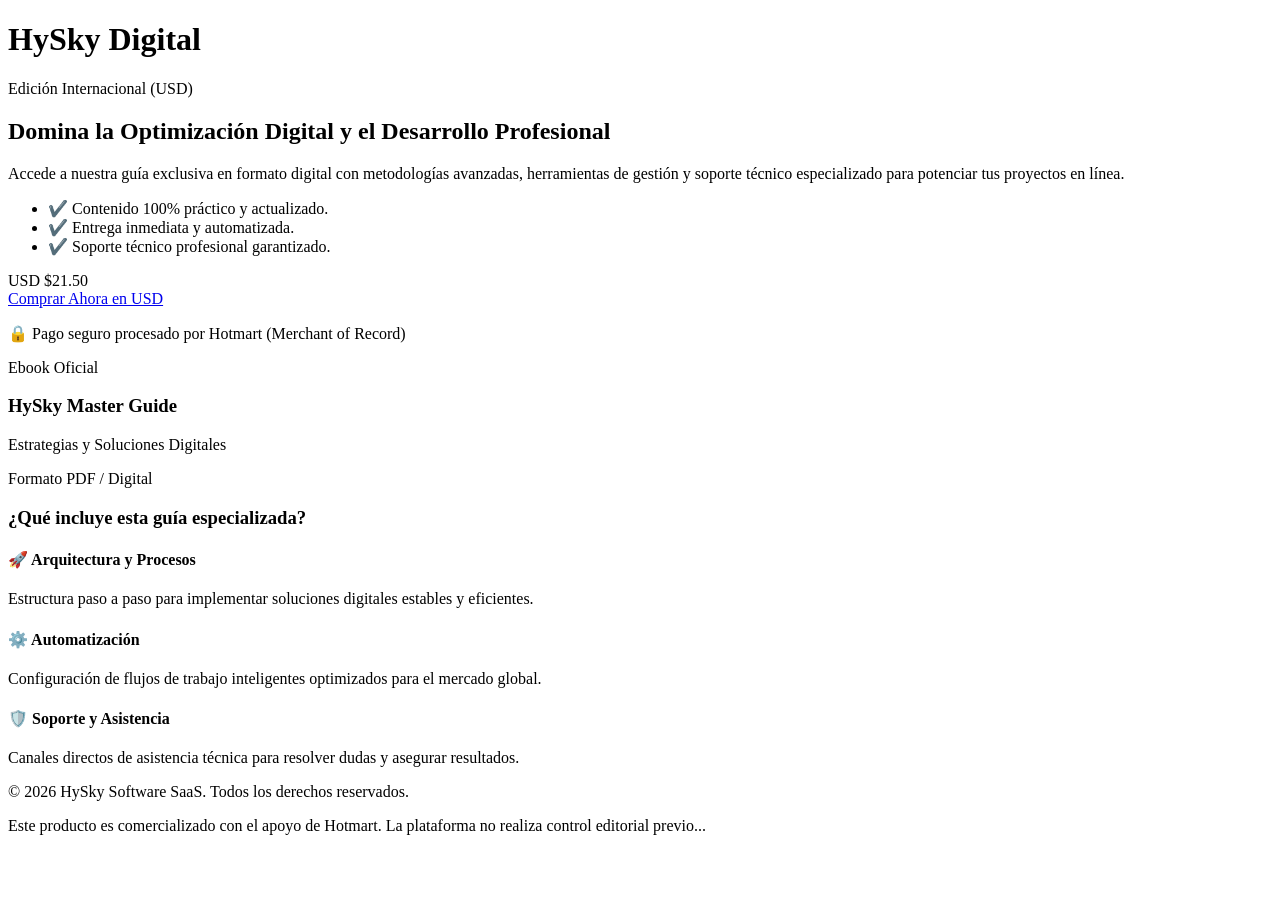
==== index.html @ 4018067d "Create initial index.html for landing page Initial HTML structure for HySky Software landing page wi" ====
<!DOCTYPE html>
<html lang="es">
<head>
  <meta charset="UTF-8">
  <meta name="viewport" content="width=device-width, initial-scale=1.0">
  <title>HySky Software & Digital Solutions | Ebook Oficial</title>
  <link rel="stylesheet" href="css/styles.css">
  <!-- Google Fonts -->
  <link href="https://fonts.googleapis.com/css2?family=Inter:wght@300;400;600;700&display=swap" rel="stylesheet">
</head>
<body>

  <!-- Header / Navbar -->
  <header class="navbar">
    <div class="container nav-container">
      <h1 class="logo">HySky <span>Digital</span></h1>
      <span class="badge">Edición Internacional (USD)</span>
    </div>
  </header>

  <!-- Hero Section -->
  <section class="hero">
    <div class="container hero-grid">
      <div class="hero-content">
        <h2>Domina la Optimización Digital y el Desarrollo Profesional</h2>
        <p class="hero-desc">
          Accede a nuestra guía exclusiva en formato digital con metodologías avanzadas, herramientas de gestión y soporte técnico especializado para potenciar tus proyectos en línea.
        </p>
        <ul class="benefits-list">
          <li>✔️ Contenido 100% práctico y actualizado.</li>
          <li>✔️ Entrega inmediata y automatizada.</li>
          <li>✔️ Soporte técnico profesional garantizado.</li>
        </ul>
        <div class="cta-box">
          <div class="price-tag">
            <span class="currency">USD</span> <span class="amount">$21.50</span>
          </div>
          <!-- Reemplaza el enlace de abajo por tu Link de Pago directo de Hotmart -->
          <a href="https://pay.hotmart.com/TU_LINK_DE_PAGO_HOTMART" class="btn-primary" id="hotmart-btn">
            Comprar Ahora en USD
          </a>
          <p class="secure-text">🔒 Pago seguro procesado por Hotmart (Merchant of Record)</p>
        </div>
      </div>
      <div class="hero-image">
        <div class="mockup-card">
          <div class="mockup-header">Ebook Oficial</div>
          <div class="mockup-body">
            <h3>HySky Master Guide</h3>
            <p>Estrategias y Soluciones Digitales</p>
            <span class="format-badge">Formato PDF / Digital</span>
          </div>
        </div>
      </div>
    </div>
  </section>

  <!-- Features Section -->
  <section class="features">
    <div class="container">
      <h3>¿Qué incluye esta guía especializada?</h3>
      <div class="features-grid">
        <div class="feature-card">
          <h4>🚀 Arquitectura y Procesos</h4>
          <p>Estructura paso a paso para implementar soluciones digitales estables y eficientes.</p>
        </div>
        <div class="feature-card">
          <h4>⚙️ Automatización</h4>
          <p>Configuración de flujos de trabajo inteligentes optimizados para el mercado global.</p>
        </div>
        <div class="feature-card">
          <h4>🛡️ Soporte y Asistencia</h4>
          <p>Canales directos de asistencia técnica para resolver dudas y asegurar resultados.</p>
        </div>
      </div>
    </div>
  </section>

  <!-- Footer -->
  <footer class="footer">
    <div class="container">
      <p>&copy; 2026 HySky Software SaaS. Todos los derechos reservados.</p>
      <p class="disclaimer">Este producto es comercializado con el apoyo de Hotmart. La plataforma no realiza control editorial previo...</p>
    </div>
  </footer>

</body>
</html>
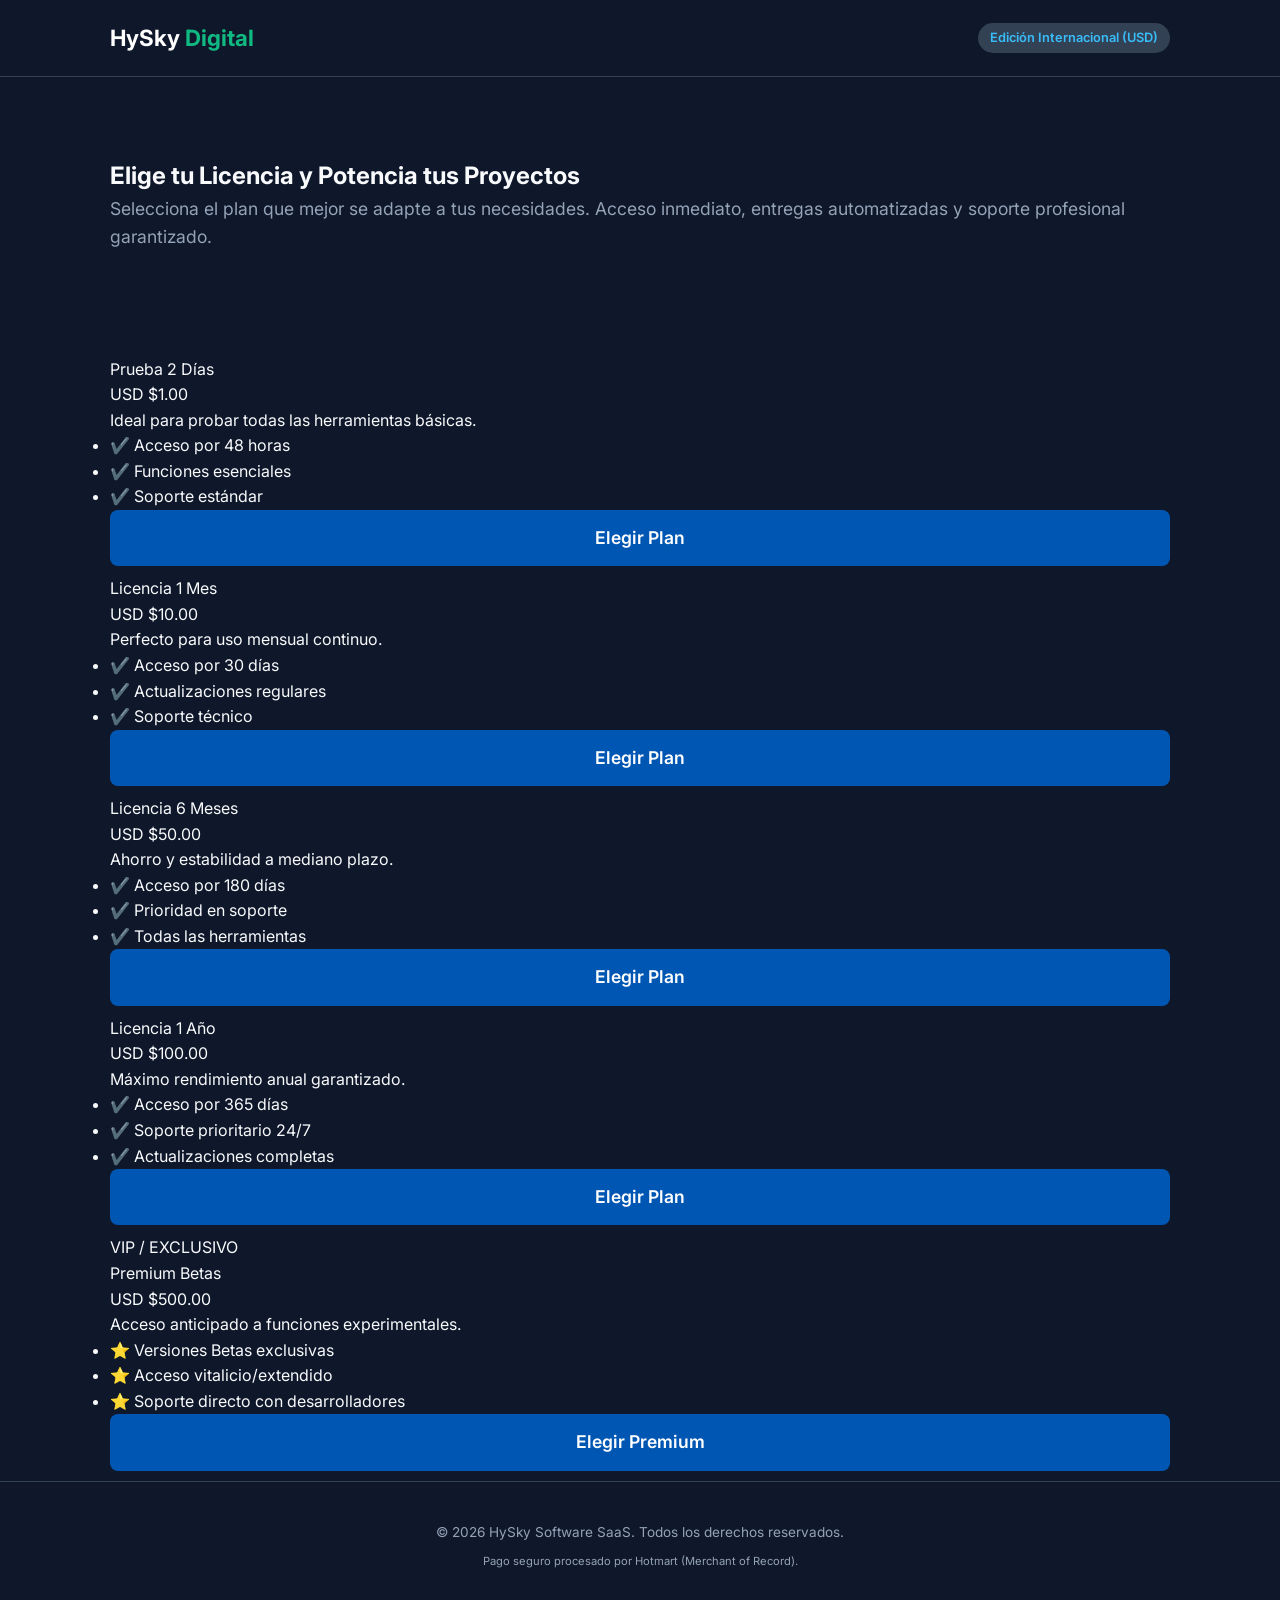
==== commit b5fc1847: "Revise title and add licensing plans section Updated the title and content of the hero section to re" ====
--- a/index.html
+++ b/index.html
@@ -3,7 +3,7 @@
 <head>
   <meta charset="UTF-8">
   <meta name="viewport" content="width=device-width, initial-scale=1.0">
-  <title>HySky Software & Digital Solutions | Ebook Oficial</title>
+  <title>HySky Software & Digital Solutions | Licencias Oficiales</title>
   <link rel="stylesheet" href="css/styles.css">
   <!-- Google Fonts -->
   <link href="https://fonts.googleapis.com/css2?family=Inter:wght@300;400;600;700&display=swap" rel="stylesheet">
@@ -20,58 +20,90 @@
 
   <!-- Hero Section -->
   <section class="hero">
-    <div class="container hero-grid">
-      <div class="hero-content">
-        <h2>Domina la Optimización Digital y el Desarrollo Profesional</h2>
-        <p class="hero-desc">
-          Accede a nuestra guía exclusiva en formato digital con metodologías avanzadas, herramientas de gestión y soporte técnico especializado para potenciar tus proyectos en línea.
-        </p>
-        <ul class="benefits-list">
-          <li>✔️ Contenido 100% práctico y actualizado.</li>
-          <li>✔️ Entrega inmediata y automatizada.</li>
-          <li>✔️ Soporte técnico profesional garantizado.</li>
-        </ul>
-        <div class="cta-box">
-          <div class="price-tag">
-            <span class="currency">USD</span> <span class="amount">$21.50</span>
-          </div>
-          <!-- Reemplaza el enlace de abajo por tu Link de Pago directo de Hotmart -->
-          <a href="https://pay.hotmart.com/TU_LINK_DE_PAGO_HOTMART" class="btn-primary" id="hotmart-btn">
-            Comprar Ahora en USD
-          </a>
-          <p class="secure-text">🔒 Pago seguro procesado por Hotmart (Merchant of Record)</p>
-        </div>
-      </div>
-      <div class="hero-image">
-        <div class="mockup-card">
-          <div class="mockup-header">Ebook Oficial</div>
-          <div class="mockup-body">
-            <h3>HySky Master Guide</h3>
-            <p>Estrategias y Soluciones Digitales</p>
-            <span class="format-badge">Formato PDF / Digital</span>
-          </div>
-        </div>
-      </div>
+    <div class="container text-center">
+      <h2>Elige tu Licencia y Potencia tus Proyectos</h2>
+      <p class="hero-desc">
+        Selecciona el plan que mejor se adapte a tus necesidades. Acceso inmediato, entregas automatizadas y soporte profesional garantizado.
+      </p>
     </div>
   </section>
 
-  <!-- Features Section -->
-  <section class="features">
+  <!-- Pricing Plans Section -->
+  <section class="pricing-section">
     <div class="container">
-      <h3>¿Qué incluye esta guía especializada?</h3>
-      <div class="features-grid">
-        <div class="feature-card">
-          <h4>🚀 Arquitectura y Procesos</h4>
-          <p>Estructura paso a paso para implementar soluciones digitales estables y eficientes.</p>
+      <div class="pricing-grid">
+
+        <!-- Plan 1: Prueba -->
+        <div class="price-card">
+          <div class="plan-name">Prueba 2 Días</div>
+          <div class="price-amount">USD <span>$1.00</span></div>
+          <p class="plan-desc">Ideal para probar todas las herramientas básicas.</p>
+          <ul class="plan-features">
+            <li>✔️ Acceso por 48 horas</li>
+            <li>✔️ Funciones esenciales</li>
+            <li>✔️ Soporte estándar</li>
+          </ul>
+          <!-- Reemplaza con tu link de Hotmart para este plan -->
+          <a href="https://pay.hotmart.com/LINK_PRUEBA_1USD" class="btn-primary">Elegir Plan</a>
         </div>
-        <div class="feature-card">
-          <h4>⚙️ Automatización</h4>
-          <p>Configuración de flujos de trabajo inteligentes optimizados para el mercado global.</p>
+
+        <!-- Plan 2: 1 Mes -->
+        <div class="price-card">
+          <div class="plan-name">Licencia 1 Mes</div>
+          <div class="price-amount">USD <span>$10.00</span></div>
+          <p class="plan-desc">Perfecto para uso mensual continuo.</p>
+          <ul class="plan-features">
+            <li>✔️ Acceso por 30 días</li>
+            <li>✔️ Actualizaciones regulares</li>
+            <li>✔️ Soporte técnico</li>
+          </ul>
+          <!-- Reemplaza con tu link de Hotmart para este plan -->
+          <a href="https://pay.hotmart.com/LINK_1MES_10USD" class="btn-primary">Elegir Plan</a>
         </div>
-        <div class="feature-card">
-          <h4>🛡️ Soporte y Asistencia</h4>
-          <p>Canales directos de asistencia técnica para resolver dudas y asegurar resultados.</p>
+
+        <!-- Plan 3: 6 Meses -->
+        <div class="price-card">
+          <div class="plan-name">Licencia 6 Meses</div>
+          <div class="price-amount">USD <span>$50.00</span></div>
+          <p class="plan-desc">Ahorro y estabilidad a mediano plazo.</p>
+          <ul class="plan-features">
+            <li>✔️ Acceso por 180 días</li>
+            <li>✔️ Prioridad en soporte</li>
+            <li>✔️ Todas las herramientas</li>
+          </ul>
+          <!-- Reemplaza con tu link de Hotmart para este plan -->
+          <a href="https://pay.hotmart.com/LINK_6MESES_50USD" class="btn-primary">Elegir Plan</a>
         </div>
+
+        <!-- Plan 4: 1 Año -->
+        <div class="price-card">
+          <div class="plan-name">Licencia 1 Año</div>
+          <div class="price-amount">USD <span>$100.00</span></div>
+          <p class="plan-desc">Máximo rendimiento anual garantizado.</p>
+          <ul class="plan-features">
+            <li>✔️ Acceso por 365 días</li>
+            <li>✔️ Soporte prioritario 24/7</li>
+            <li>✔️ Actualizaciones completas</li>
+          </ul>
+          <!-- Reemplaza con tu link de Hotmart para este plan -->
+          <a href="https://pay.hotmart.com/LINK_1ANO_100USD" class="btn-primary">Elegir Plan</a>
+        </div>
+
+        <!-- Plan 5: Premium Betas -->
+        <div class="price-card popular">
+          <div class="pop-badge">VIP / EXCLUSIVO</div>
+          <div class="plan-name">Premium Betas</div>
+          <div class="price-amount">USD <span>$500.00</span></div>
+          <p class="plan-desc">Acceso anticipado a funciones experimentales.</p>
+          <ul class="plan-features">
+            <li>⭐ Versiones Betas exclusivas</li>
+            <li>⭐ Acceso vitalicio/extendido</li>
+            <li>⭐ Soporte directo con desarrolladores</li>
+          </ul>
+          <!-- Reemplaza con tu link de Hotmart para este plan -->
+          <a href="https://pay.hotmart.com/LINK_PREMIUM_500USD" class="btn-primary btn-gold">Elegir Premium</a>
+        </div>
+
       </div>
     </div>
   </section>
@@ -80,7 +112,7 @@
   <footer class="footer">
     <div class="container">
       <p>&copy; 2026 HySky Software SaaS. Todos los derechos reservados.</p>
-      <p class="disclaimer">Este producto es comercializado con el apoyo de Hotmart. La plataforma no realiza control editorial previo...</p>
+      <p class="disclaimer">Pago seguro procesado por Hotmart (Merchant of Record).</p>
     </div>
   </footer>
 
--- a/css/styles.css
+++ b/css/styles.css
@@ -0,0 +1,244 @@
+:root {
+  --primary: #0056b3;
+  --primary-dark: #003d82;
+  --accent: #10b981;
+  --bg-color: #0f172a;
+  --card-bg: #1e293b;
+  --text-main: #f8fafc;
+  --text-muted: #94a3b8;
+}
+
+* {
+  margin: 0;
+  padding: 0;
+  box-sizing: border-box;
+  font-family: 'Inter', sans-serif;
+}
+
+body {
+  background-color: var(--bg-color);
+  color: var(--text-main);
+  line-height: 1.6;
+}
+
+.container {
+  max-width: 1100px;
+  margin: 0 auto;
+  padding: 0 20px;
+}
+
+/* Navbar */
+.navbar {
+  padding: 20px 0;
+  border-bottom: 1px solid #334155;
+}
+
+.nav-container {
+  display: flex;
+  justify-content: space-between;
+  align-items: center;
+}
+
+.logo {
+  font-size: 1.4rem;
+  font-weight: 700;
+  color: #fff;
+}
+
+.logo span {
+  color: var(--accent);
+}
+
+.badge {
+  background-color: #334155;
+  color: #38bdf8;
+  padding: 5px 12px;
+  border-radius: 20px;
+  font-size: 0.8rem;
+  font-weight: 600;
+}
+
+/* Hero Section */
+.hero {
+  padding: 80px 0;
+}
+
+.hero-grid {
+  display: grid;
+  grid-template-columns: 1.2fr 0.8fr;
+  gap: 40px;
+  align-items: center;
+}
+
+.hero-content h2 {
+  font-size: 2.5rem;
+  font-weight: 700;
+  margin-bottom: 20px;
+  line-height: 1.2;
+}
+
+.hero-desc {
+  color: var(--text-muted);
+  font-size: 1.1rem;
+  margin-bottom: 25px;
+}
+
+.benefits-list {
+  list-style: none;
+  margin-bottom: 30px;
+}
+
+.benefits-list li {
+  margin-bottom: 10px;
+  font-size: 1rem;
+  color: #cbd5e1;
+}
+
+.cta-box {
+  background-color: var(--card-bg);
+  padding: 25px;
+  border-radius: 12px;
+  border: 1px solid #334155;
+  display: inline-block;
+  width: 100%;
+  max-width: 400px;
+}
+
+.price-tag {
+  margin-bottom: 15px;
+}
+
+.currency {
+  font-size: 1rem;
+  color: var(--text-muted);
+  font-weight: 600;
+}
+
+.amount {
+  font-size: 2.2rem;
+  font-weight: 700;
+  color: var(--accent);
+}
+
+.btn-primary {
+  display: block;
+  width: 100%;
+  background-color: var(--primary);
+  color: white;
+  text-align: center;
+  padding: 14px;
+  border-radius: 8px;
+  text-decoration: none;
+  font-weight: 600;
+  font-size: 1.1rem;
+  transition: background 0.3s ease;
+  margin-bottom: 10px;
+}
+
+.btn-primary:hover {
+  background-color: var(--primary-dark);
+}
+
+.secure-text {
+  text-align: center;
+  font-size: 0.75rem;
+  color: var(--text-muted);
+}
+
+/* Mockup Card */
+.mockup-card {
+  background: linear-gradient(135deg, #1e293b, #0f172a);
+  border: 2px solid #38bdf8;
+  border-radius: 16px;
+  padding: 40px;
+  text-align: center;
+  box-shadow: 0 10px 25px rgba(0,0,0,0.3);
+}
+
+.mockup-header {
+  font-size: 0.85rem;
+  text-transform: uppercase;
+  letter-spacing: 2px;
+  color: #38bdf8;
+  margin-bottom: 15px;
+  font-weight: 700;
+}
+
+.mockup-body h3 {
+  font-size: 1.8rem;
+  margin-bottom: 10px;
+}
+
+.mockup-body p {
+  color: var(--text-muted);
+  margin-bottom: 20px;
+}
+
+.format-badge {
+  background-color: #065f46;
+  color: #34d399;
+  padding: 6px 14px;
+  border-radius: 6px;
+  font-size: 0.85rem;
+  font-weight: 600;
+}
+
+/* Features */
+.features {
+  padding: 60px 0;
+  border-top: 1px solid #334155;
+  background-color: #111827;
+}
+
+.features h3 {
+  text-align: center;
+  font-size: 1.8rem;
+  margin-bottom: 40px;
+}
+
+.features-grid {
+  display: grid;
+  grid-template-columns: repeat(3, 1fr);
+  gap: 20px;
+}
+
+.feature-card {
+  background-color: var(--card-bg);
+  padding: 25px;
+  border-radius: 10px;
+  border: 1px solid #334155;
+}
+
+.feature-card h4 {
+  margin-bottom: 10px;
+  color: #38bdf8;
+}
+
+.feature-card p {
+  color: var(--text-muted);
+  font-size: 0.95rem;
+}
+
+/* Footer */
+.footer {
+  padding: 40px 0;
+  text-align: center;
+  border-top: 1px solid #334155;
+  color: var(--text-muted);
+  font-size: 0.85rem;
+}
+
+.disclaimer {
+  margin-top: 10px;
+  font-size: 0.7rem;
+}
+
+/* Responsive */
+@media(max-width: 768px) {
+  .hero-grid {
+    grid-template-columns: 1fr;
+  }
+  .features-grid {
+    grid-template-columns: 1fr;
+  }
+}
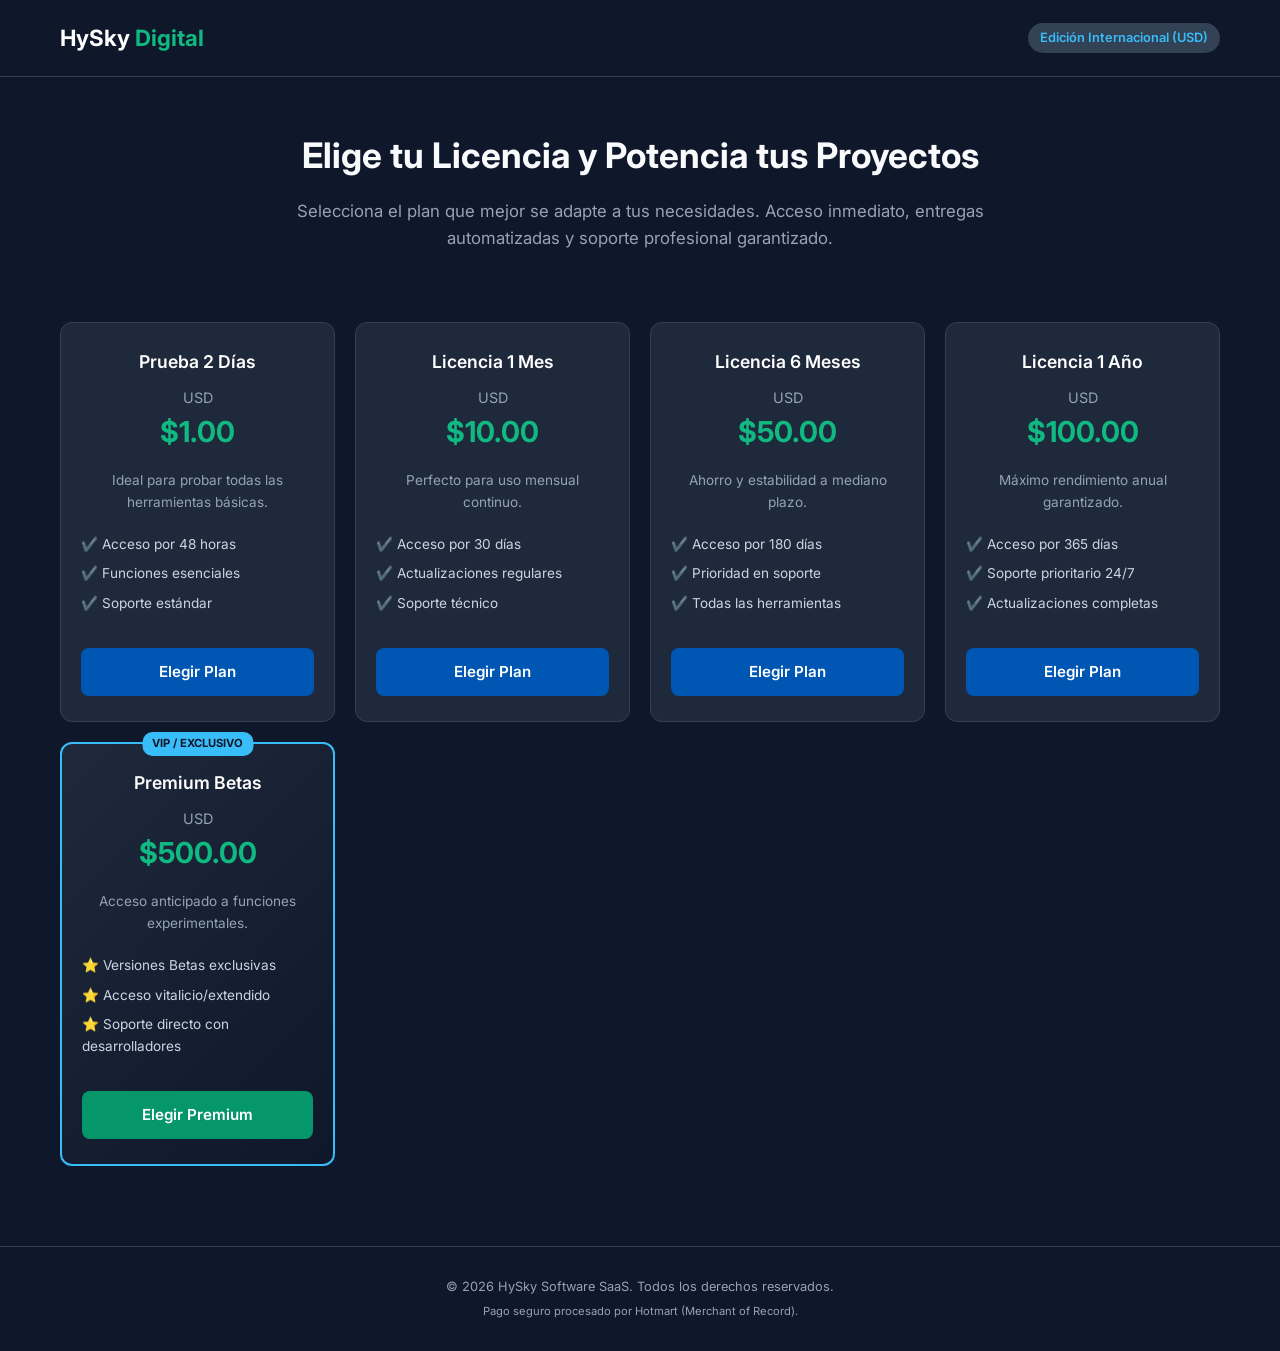
==== commit 7d5111f1: "Fix HTML closing tag formatting" ====
--- a/index.html
+++ b/index.html
@@ -117,4 +117,4 @@
   </footer>
 
 </body>
-</html>
+</html> 
--- a/css/styles.css
+++ b/css/styles.css
@@ -8,117 +8,69 @@
   --text-muted: #94a3b8;
 }
 
-* {
-  margin: 0;
-  padding: 0;
-  box-sizing: border-box;
-  font-family: 'Inter', sans-serif;
+* { margin: 0; padding: 0; box-sizing: border-box; font-family: 'Inter', sans-serif; }
+body { background-color: var(--bg-color); color: var(--text-main); line-height: 1.6; }
+.container { max-width: 1200px; margin: 0 auto; padding: 0 20px; }
+.text-center { text-align: center; }
+
+.navbar { padding: 20px 0; border-bottom: 1px solid #334155; }
+.nav-container { display: flex; justify-content: space-between; align-items: center; }
+.logo { font-size: 1.4rem; font-weight: 700; color: #fff; }
+.logo span { color: var(--accent); }
+.badge { background-color: #334155; color: #38bdf8; padding: 5px 12px; border-radius: 20px; font-size: 0.8rem; font-weight: 600; }
+
+.hero { padding: 50px 0 30px 0; }
+.hero h2 { font-size: 2.2rem; font-weight: 700; margin-bottom: 15px; }
+.hero-desc { color: var(--text-muted); font-size: 1.05rem; max-width: 700px; margin: 0 auto; }
+
+/* Pricing Grid */
+.pricing-section { padding: 40px 0 80px 0; }
+.pricing-grid {
+  display: grid;
+  grid-template-columns: repeat(auto-fit, minmax(220px, 1fr));
+  gap: 20px;
+  align-items: stretch;
 }
 
-body {
-  background-color: var(--bg-color);
-  color: var(--text-main);
-  line-height: 1.6;
+.price-card {
+  background-color: var(--card-bg);
+  border: 1px solid #334155;
+  border-radius: 12px;
+  padding: 25px 20px;
+  display: flex;
+  flex-direction: column;
+  position: relative;
+  transition: transform 0.3s ease;
 }
 
-.container {
-  max-width: 1100px;
-  margin: 0 auto;
-  padding: 0 20px;
+.price-card:hover { transform: translateY(-5px); border-color: #38bdf8; }
+
+.price-card.popular {
+  border: 2px solid #38bdf8;
+  background: linear-gradient(135deg, #1e293b, #0f172a);
 }
 
-/* Navbar */
-.navbar {
-  padding: 20px 0;
-  border-bottom: 1px solid #334155;
+.pop-badge {
+  position: absolute;
+  top: -12px;
+  left: 50%;
+  transform: translateX(-50%);
+  background-color: #38bdf8;
+  color: #0f172a;
+  font-size: 0.7rem;
+  font-weight: 700;
+  padding: 3px 10px;
+  border-radius: 10px;
+  text-transform: uppercase;
 }
 
-.nav-container {
-  display: flex;
-  justify-content: space-between;
-  align-items: center;
-}
+.plan-name { font-size: 1.1rem; font-weight: 600; margin-bottom: 10px; color: #fff; text-align: center; }
+.price-amount { font-size: 0.9rem; color: var(--text-muted); text-align: center; margin-bottom: 15px; }
+.price-amount span { font-size: 1.8rem; font-weight: 700; color: var(--accent); display: block; }
+.plan-desc { font-size: 0.85rem; color: var(--text-muted); text-align: center; margin-bottom: 20px; min-height: 40px; }
 
-.logo {
-  font-size: 1.4rem;
-  font-weight: 700;
-  color: #fff;
-}
-
-.logo span {
-  color: var(--accent);
-}
-
-.badge {
-  background-color: #334155;
-  color: #38bdf8;
-  padding: 5px 12px;
-  border-radius: 20px;
-  font-size: 0.8rem;
-  font-weight: 600;
-}
-
-/* Hero Section */
-.hero {
-  padding: 80px 0;
-}
-
-.hero-grid {
-  display: grid;
-  grid-template-columns: 1.2fr 0.8fr;
-  gap: 40px;
-  align-items: center;
-}
-
-.hero-content h2 {
-  font-size: 2.5rem;
-  font-weight: 700;
-  margin-bottom: 20px;
-  line-height: 1.2;
-}
-
-.hero-desc {
-  color: var(--text-muted);
-  font-size: 1.1rem;
-  margin-bottom: 25px;
-}
-
-.benefits-list {
-  list-style: none;
-  margin-bottom: 30px;
-}
-
-.benefits-list li {
-  margin-bottom: 10px;
-  font-size: 1rem;
-  color: #cbd5e1;
-}
-
-.cta-box {
-  background-color: var(--card-bg);
-  padding: 25px;
-  border-radius: 12px;
-  border: 1px solid #334155;
-  display: inline-block;
-  width: 100%;
-  max-width: 400px;
-}
-
-.price-tag {
-  margin-bottom: 15px;
-}
-
-.currency {
-  font-size: 1rem;
-  color: var(--text-muted);
-  font-weight: 600;
-}
-
-.amount {
-  font-size: 2.2rem;
-  font-weight: 700;
-  color: var(--accent);
-}
+.plan-features { list-style: none; margin-bottom: 25px; flex-grow: 1; font-size: 0.85rem; }
+.plan-features li { margin-bottom: 8px; color: #cbd5e1; }
 
 .btn-primary {
   display: block;
@@ -126,119 +78,16 @@
   background-color: var(--primary);
   color: white;
   text-align: center;
-  padding: 14px;
+  padding: 12px;
   border-radius: 8px;
   text-decoration: none;
   font-weight: 600;
-  font-size: 1.1rem;
+  font-size: 0.95rem;
   transition: background 0.3s ease;
-  margin-bottom: 10px;
 }
+.btn-primary:hover { background-color: var(--primary-dark); }
+.btn-gold { background-color: #059669; }
+.btn-gold:hover { background-color: #047857; }
 
-.btn-primary:hover {
-  background-color: var(--primary-dark);
-}
-
-.secure-text {
-  text-align: center;
-  font-size: 0.75rem;
-  color: var(--text-muted);
-}
-
-/* Mockup Card */
-.mockup-card {
-  background: linear-gradient(135deg, #1e293b, #0f172a);
-  border: 2px solid #38bdf8;
-  border-radius: 16px;
-  padding: 40px;
-  text-align: center;
-  box-shadow: 0 10px 25px rgba(0,0,0,0.3);
-}
-
-.mockup-header {
-  font-size: 0.85rem;
-  text-transform: uppercase;
-  letter-spacing: 2px;
-  color: #38bdf8;
-  margin-bottom: 15px;
-  font-weight: 700;
-}
-
-.mockup-body h3 {
-  font-size: 1.8rem;
-  margin-bottom: 10px;
-}
-
-.mockup-body p {
-  color: var(--text-muted);
-  margin-bottom: 20px;
-}
-
-.format-badge {
-  background-color: #065f46;
-  color: #34d399;
-  padding: 6px 14px;
-  border-radius: 6px;
-  font-size: 0.85rem;
-  font-weight: 600;
-}
-
-/* Features */
-.features {
-  padding: 60px 0;
-  border-top: 1px solid #334155;
-  background-color: #111827;
-}
-
-.features h3 {
-  text-align: center;
-  font-size: 1.8rem;
-  margin-bottom: 40px;
-}
-
-.features-grid {
-  display: grid;
-  grid-template-columns: repeat(3, 1fr);
-  gap: 20px;
-}
-
-.feature-card {
-  background-color: var(--card-bg);
-  padding: 25px;
-  border-radius: 10px;
-  border: 1px solid #334155;
-}
-
-.feature-card h4 {
-  margin-bottom: 10px;
-  color: #38bdf8;
-}
-
-.feature-card p {
-  color: var(--text-muted);
-  font-size: 0.95rem;
-}
-
-/* Footer */
-.footer {
-  padding: 40px 0;
-  text-align: center;
-  border-top: 1px solid #334155;
-  color: var(--text-muted);
-  font-size: 0.85rem;
-}
-
-.disclaimer {
-  margin-top: 10px;
-  font-size: 0.7rem;
-}
-
-/* Responsive */
-@media(max-width: 768px) {
-  .hero-grid {
-    grid-template-columns: 1fr;
-  }
-  .features-grid {
-    grid-template-columns: 1fr;
-  }
-}
+.footer { padding: 30px 0; text-align: center; border-top: 1px solid #334155; color: var(--text-muted); font-size: 0.8rem; }
+.disclaimer { margin-top: 5px; font-size: 0.7rem; }
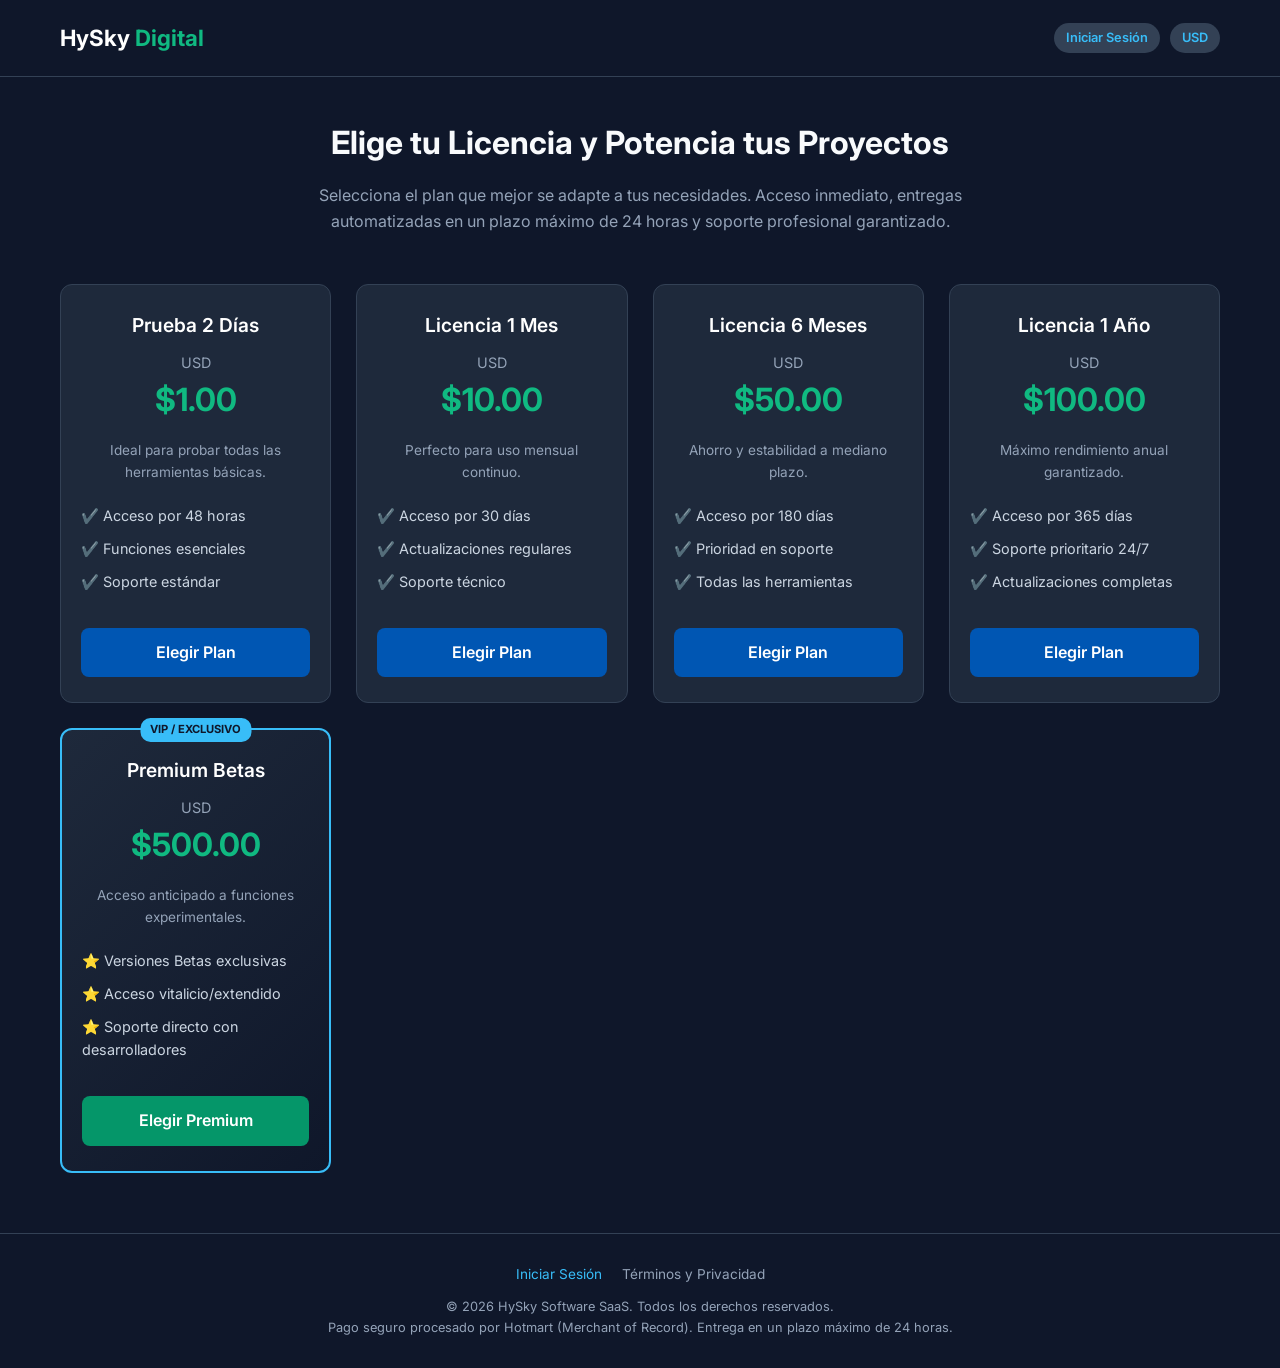
==== commit 7db7b250: "Enhance index.html with login links and details Updated content for clarity and added login links." ====
--- a/index.html
+++ b/index.html
@@ -14,7 +14,10 @@
   <header class="navbar">
     <div class="container nav-container">
       <h1 class="logo">HySky <span>Digital</span></h1>
-      <span class="badge">Edición Internacional (USD)</span>
+      <div style="display: flex; align-items: center; gap: 10px;">
+        <a href="login.html" class="badge" style="text-decoration: none;">Iniciar Sesión</a>
+        <span class="badge">USD</span>
+      </div>
     </div>
   </header>
 
@@ -23,7 +26,7 @@
     <div class="container text-center">
       <h2>Elige tu Licencia y Potencia tus Proyectos</h2>
       <p class="hero-desc">
-        Selecciona el plan que mejor se adapte a tus necesidades. Acceso inmediato, entregas automatizadas y soporte profesional garantizado.
+        Selecciona el plan que mejor se adapte a tus necesidades. Acceso inmediato, entregas automatizadas en un plazo máximo de 24 horas y soporte profesional garantizado.
       </p>
     </div>
   </section>
@@ -111,10 +114,14 @@
   <!-- Footer -->
   <footer class="footer">
     <div class="container">
+      <div style="margin-bottom: 12px; display: flex; justify-content: center; gap: 20px;">
+        <a href="login.html" style="color: #38bdf8; text-decoration: none; font-size: 0.85rem;">Iniciar Sesión</a>
+        <a href="privacy.html" style="color: #94a3b8; text-decoration: none; font-size: 0.85rem;">Términos y Privacidad</a>
+      </div>
       <p>&copy; 2026 HySky Software SaaS. Todos los derechos reservados.</p>
-      <p class="disclaimer">Pago seguro procesado por Hotmart (Merchant of Record).</p>
+      <p class="disclaimer">Pago seguro procesado por Hotmart (Merchant of Record). Entrega en un plazo máximo de 24 horas.</p>
     </div>
   </footer>
 
 </body>
-</html> 
+</html>
--- a/css/styles.css
+++ b/css/styles.css
@@ -8,27 +8,92 @@
   --text-muted: #94a3b8;
 }
 
-* { margin: 0; padding: 0; box-sizing: border-box; font-family: 'Inter', sans-serif; }
-body { background-color: var(--bg-color); color: var(--text-main); line-height: 1.6; }
-.container { max-width: 1200px; margin: 0 auto; padding: 0 20px; }
-.text-center { text-align: center; }
-
-.navbar { padding: 20px 0; border-bottom: 1px solid #334155; }
-.nav-container { display: flex; justify-content: space-between; align-items: center; }
-.logo { font-size: 1.4rem; font-weight: 700; color: #fff; }
-.logo span { color: var(--accent); }
-.badge { background-color: #334155; color: #38bdf8; padding: 5px 12px; border-radius: 20px; font-size: 0.8rem; font-weight: 600; }
-
-.hero { padding: 50px 0 30px 0; }
-.hero h2 { font-size: 2.2rem; font-weight: 700; margin-bottom: 15px; }
-.hero-desc { color: var(--text-muted); font-size: 1.05rem; max-width: 700px; margin: 0 auto; }
-
-/* Pricing Grid */
-.pricing-section { padding: 40px 0 80px 0; }
+* {
+  margin: 0;
+  padding: 0;
+  box-sizing: border-box;
+  font-family: 'Inter', sans-serif;
+}
+
+body {
+  background-color: var(--bg-color);
+  color: var(--text-main);
+  line-height: 1.6;
+  min-height: 100vh;
+  display: flex;
+  flex-direction: column;
+}
+
+.container {
+  width: 100%;
+  max-width: 1200px;
+  margin: 0 auto;
+  padding: 0 20px;
+}
+
+.text-center {
+  text-align: center;
+}
+
+/* Navbar */
+.navbar {
+  padding: 20px 0;
+  border-bottom: 1px solid #334155;
+}
+
+.nav-container {
+  display: flex;
+  justify-content: space-between;
+  align-items: center;
+}
+
+.logo {
+  font-size: 1.4rem;
+  font-weight: 700;
+  color: #fff;
+}
+
+.logo span {
+  color: var(--accent);
+}
+
+.badge {
+  background-color: #334155;
+  color: #38bdf8;
+  padding: 5px 12px;
+  border-radius: 20px;
+  font-size: 0.8rem;
+  font-weight: 600;
+}
+
+/* Hero */
+.hero {
+  padding: 40px 0 20px 0;
+}
+
+.hero h2 {
+  font-size: 2rem;
+  font-weight: 700;
+  margin-bottom: 15px;
+}
+
+.hero-desc {
+  color: var(--text-muted);
+  font-size: 1rem;
+  max-width: 700px;
+  margin: 0 auto;
+}
+
+/* Grid de Precios */
+.pricing-section {
+  padding: 30px 0 60px 0;
+  flex-grow: 1;
+}
+
 .pricing-grid {
   display: grid;
-  grid-template-columns: repeat(auto-fit, minmax(220px, 1fr));
-  gap: 20px;
+  grid-template-columns: repeat(auto-fit, minmax(260px, 1fr));
+  gap: 25px;
   align-items: stretch;
 }
 
@@ -40,10 +105,7 @@
   display: flex;
   flex-direction: column;
   position: relative;
-  transition: transform 0.3s ease;
-}
-
-.price-card:hover { transform: translateY(-5px); border-color: #38bdf8; }
+}
 
 .price-card.popular {
   border: 2px solid #38bdf8;
@@ -64,13 +126,46 @@
   text-transform: uppercase;
 }
 
-.plan-name { font-size: 1.1rem; font-weight: 600; margin-bottom: 10px; color: #fff; text-align: center; }
-.price-amount { font-size: 0.9rem; color: var(--text-muted); text-align: center; margin-bottom: 15px; }
-.price-amount span { font-size: 1.8rem; font-weight: 700; color: var(--accent); display: block; }
-.plan-desc { font-size: 0.85rem; color: var(--text-muted); text-align: center; margin-bottom: 20px; min-height: 40px; }
-
-.plan-features { list-style: none; margin-bottom: 25px; flex-grow: 1; font-size: 0.85rem; }
-.plan-features li { margin-bottom: 8px; color: #cbd5e1; }
+.plan-name {
+  font-size: 1.2rem;
+  font-weight: 600;
+  margin-bottom: 10px;
+  color: #fff;
+  text-align: center;
+}
+
+.price-amount {
+  font-size: 0.9rem;
+  color: var(--text-muted);
+  text-align: center;
+  margin-bottom: 15px;
+}
+
+.price-amount span {
+  font-size: 2rem;
+  font-weight: 700;
+  color: var(--accent);
+  display: block;
+}
+
+.plan-desc {
+  font-size: 0.85rem;
+  color: var(--text-muted);
+  text-align: center;
+  margin-bottom: 20px;
+}
+
+.plan-features {
+  list-style: none;
+  margin-bottom: 25px;
+  flex-grow: 1;
+  font-size: 0.9rem;
+}
+
+.plan-features li {
+  margin-bottom: 10px;
+  color: #cbd5e1;
+}
 
 .btn-primary {
   display: block;
@@ -82,12 +177,24 @@
   border-radius: 8px;
   text-decoration: none;
   font-weight: 600;
-  font-size: 0.95rem;
-  transition: background 0.3s ease;
-}
-.btn-primary:hover { background-color: var(--primary-dark); }
-.btn-gold { background-color: #059669; }
-.btn-gold:hover { background-color: #047857; }
-
-.footer { padding: 30px 0; text-align: center; border-top: 1px solid #334155; color: var(--text-muted); font-size: 0.8rem; }
-.disclaimer { margin-top: 5px; font-size: 0.7rem; }
+  font-size: 1rem;
+}
+
+.btn-gold {
+  background-color: #059669;
+}
+
+/* Footer */
+.footer {
+  padding: 30px 0;
+  text-align: center;
+  border-top: 1px solid #334155;
+  color: var(--text-muted);
+  font-size: 0.8rem;
+  margin-top: auto;
+}
+
+.footer a {
+  color: #38bdf8;
+  text-decoration: none;
+}
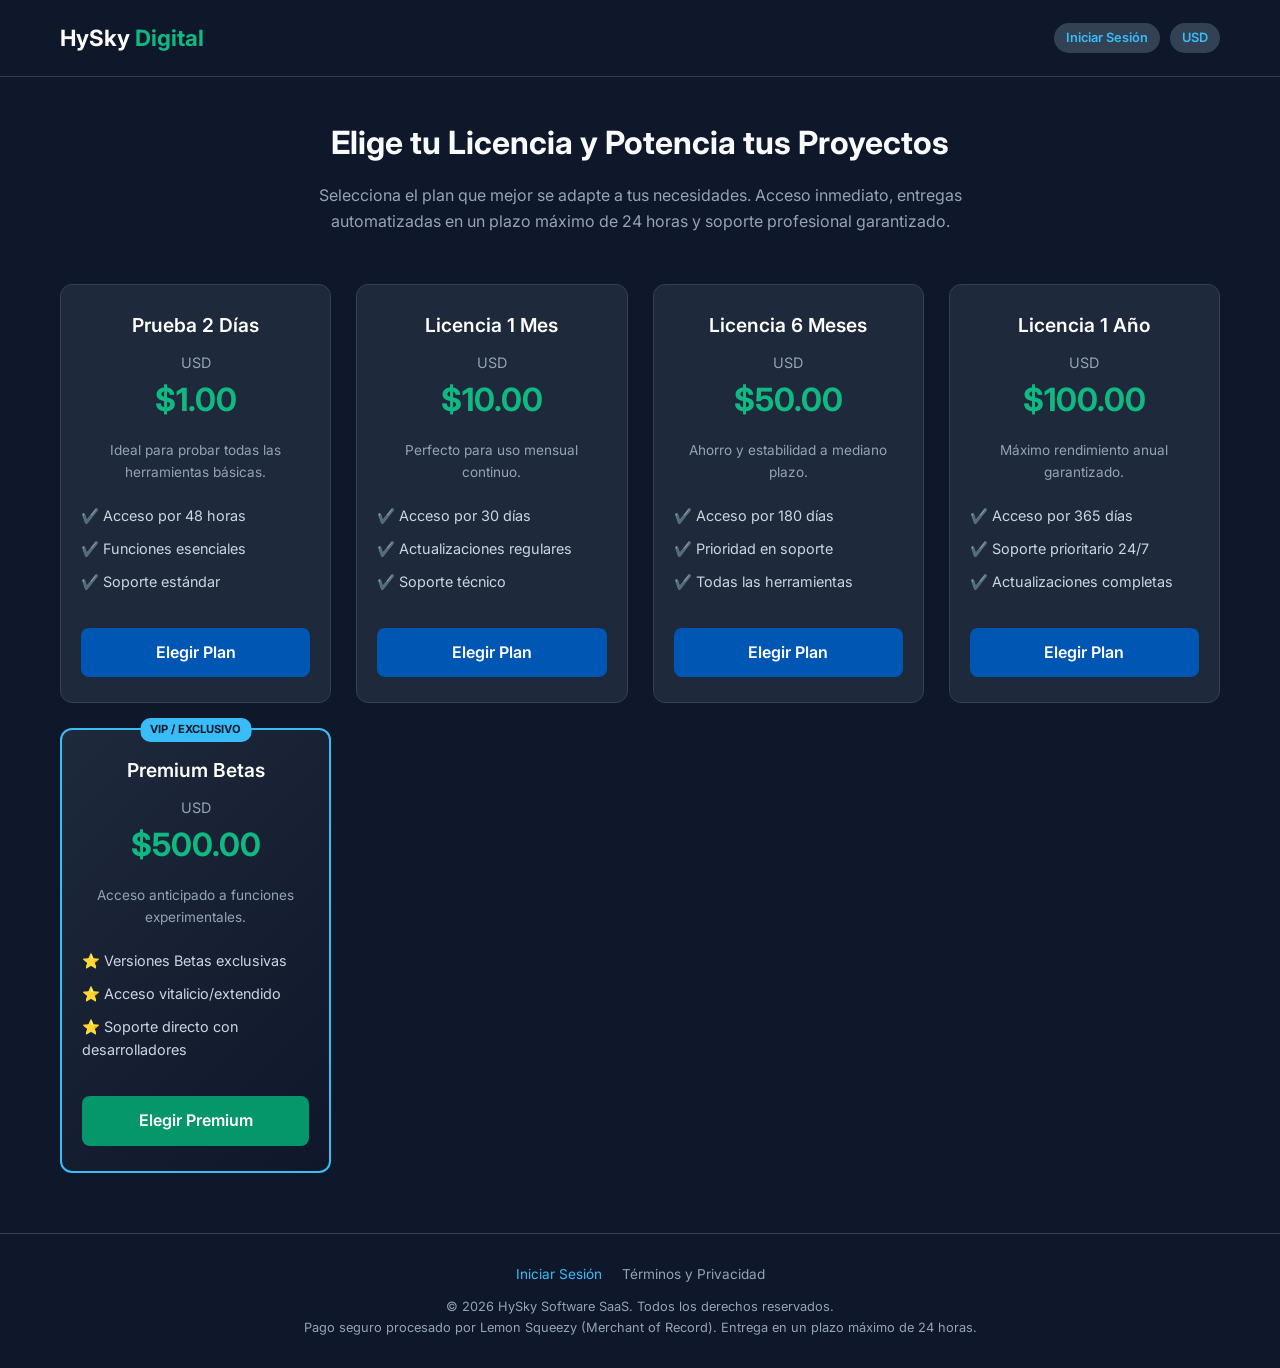
==== commit 9c934cf4: "Replace Hotmart links with Lemon Squeezy links" ====
--- a/index.html
+++ b/index.html
@@ -46,8 +46,8 @@
             <li>✔️ Funciones esenciales</li>
             <li>✔️ Soporte estándar</li>
           </ul>
-          <!-- Reemplaza con tu link de Hotmart para este plan -->
-          <a href="https://pay.hotmart.com/LINK_PRUEBA_1USD" class="btn-primary">Elegir Plan</a>
+          <!-- Link de Lemon Squeezy integrado para el Plan 1 -->
+          <a href="https://hyskydigital.lemonsqueezy.com/checkout/buy/80a66b34-b7f8-46d6-b698-a4297ef0a801?embed=1" class="btn-primary lemonsqueezy-button">Elegir Plan</a>
         </div>
 
         <!-- Plan 2: 1 Mes -->
@@ -60,8 +60,8 @@
             <li>✔️ Actualizaciones regulares</li>
             <li>✔️ Soporte técnico</li>
           </ul>
-          <!-- Reemplaza con tu link de Hotmart para este plan -->
-          <a href="https://pay.hotmart.com/LINK_1MES_10USD" class="btn-primary">Elegir Plan</a>
+          <!-- Link de Lemon Squeezy integrado para el Plan 2 -->
+          <a href="https://hyskydigital.lemonsqueezy.com/checkout/buy/17183874-e5ce-4e86-a0b2-db1256c02318?embed=1" class="btn-primary lemonsqueezy-button">Elegir Plan</a>
         </div>
 
         <!-- Plan 3: 6 Meses -->
@@ -74,8 +74,8 @@
             <li>✔️ Prioridad en soporte</li>
             <li>✔️ Todas las herramientas</li>
           </ul>
-          <!-- Reemplaza con tu link de Hotmart para este plan -->
-          <a href="https://pay.hotmart.com/LINK_6MESES_50USD" class="btn-primary">Elegir Plan</a>
+          <!-- Link de Lemon Squeezy integrado para el Plan 3 -->
+          <a href="https://hyskydigital.lemonsqueezy.com/checkout/buy/b63fbec1-1be0-472d-b571-38b14a5ca157?embed=1" class="btn-primary lemonsqueezy-button">Elegir Plan</a>
         </div>
 
         <!-- Plan 4: 1 Año -->
@@ -88,8 +88,8 @@
             <li>✔️ Soporte prioritario 24/7</li>
             <li>✔️ Actualizaciones completas</li>
           </ul>
-          <!-- Reemplaza con tu link de Hotmart para este plan -->
-          <a href="https://pay.hotmart.com/LINK_1ANO_100USD" class="btn-primary">Elegir Plan</a>
+          <!-- Link de Lemon Squeezy integrado para el Plan 4 -->
+          <a href="https://hyskydigital.lemonsqueezy.com/checkout/buy/556d9453-2a9e-440a-a128-2b8801ddc994?embed=1" class="btn-primary lemonsqueezy-button">Elegir Plan</a>
         </div>
 
         <!-- Plan 5: Premium Betas -->
@@ -103,13 +103,16 @@
             <li>⭐ Acceso vitalicio/extendido</li>
             <li>⭐ Soporte directo con desarrolladores</li>
           </ul>
-          <!-- Reemplaza con tu link de Hotmart para este plan -->
-          <a href="https://pay.hotmart.com/LINK_PREMIUM_500USD" class="btn-primary btn-gold">Elegir Premium</a>
+          <!-- Link de Lemon Squeezy integrado para el Plan 5 -->
+          <a href="https://hyskydigital.lemonsqueezy.com/checkout/buy/b1424f61-3ad3-4bd5-bba3-9af81833cf13?embed=1" class="btn-primary btn-gold lemonsqueezy-button">Elegir Premium</a>
         </div>
 
       </div>
     </div>
   </section>
+
+  <!-- Script oficial de Lemon Squeezy para activar los modales automáticamente -->
+  <script src="https://assets.lemonsqueezy.com/lemon.js" defer></script>
 
   <!-- Footer -->
   <footer class="footer">
@@ -119,7 +122,7 @@
         <a href="privacy.html" style="color: #94a3b8; text-decoration: none; font-size: 0.85rem;">Términos y Privacidad</a>
       </div>
       <p>&copy; 2026 HySky Software SaaS. Todos los derechos reservados.</p>
-      <p class="disclaimer">Pago seguro procesado por Hotmart (Merchant of Record). Entrega en un plazo máximo de 24 horas.</p>
+      <p class="disclaimer">Pago seguro procesado por Lemon Squeezy (Merchant of Record). Entrega en un plazo máximo de 24 horas.</p>
     </div>
   </footer>
 
